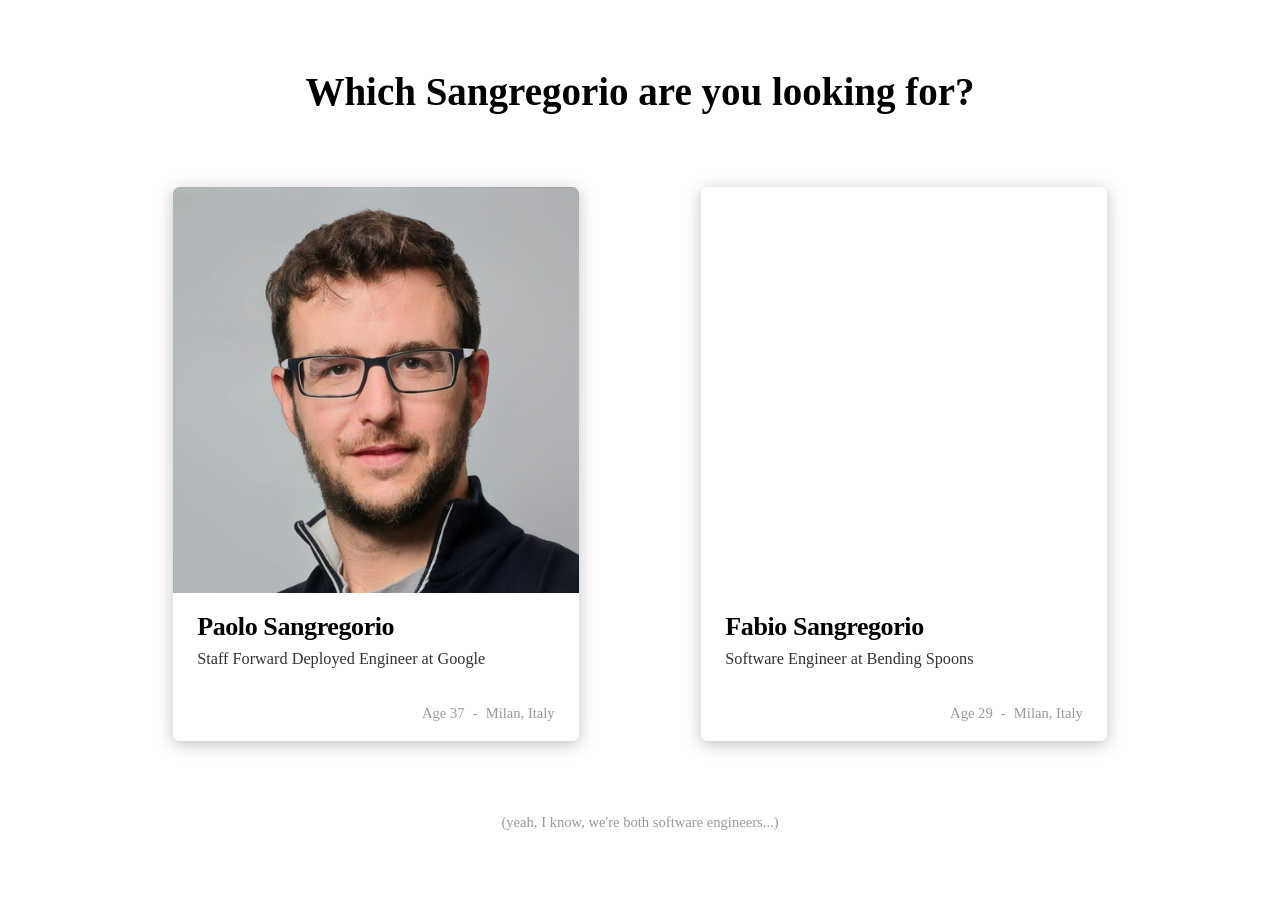
==== index.html @ 264f9fa0 "Deploying to gh-pages from @ sangregorio/sangregorio.dev@2de3db8a5406b626e9985d3dad07b627931ad0f1 🚀" ====
<!DOCTYPE html><html><head><meta charSet="utf-8"/><meta name="viewport" content="width=device-width"/><link rel="icon" href="data:,"/><meta name="next-head-count" content="3"/><link rel="preload" href="/_next/static/media/e807dee2426166ad-s.p.woff2" as="font" type="font/woff2" crossorigin="anonymous" data-next-font="size-adjust"/><link rel="preload" href="/_next/static/css/c6620c99336ccfc6.css" as="style"/><link rel="stylesheet" href="/_next/static/css/c6620c99336ccfc6.css" data-n-g=""/><noscript data-n-css=""></noscript><script defer="" nomodule="" src="/_next/static/chunks/polyfills-42372ed130431b0a.js"></script><script src="/_next/static/chunks/webpack-8fa1640cc84ba8fe.js" defer=""></script><script src="/_next/static/chunks/framework-64ad27b21261a9ce.js" defer=""></script><script src="/_next/static/chunks/main-b4892e8a4d2a4fbe.js" defer=""></script><script src="/_next/static/chunks/pages/_app-45eec19066e76988.js" defer=""></script><script src="/_next/static/chunks/pages/index-5e571be52584abf4.js" defer=""></script><script src="/_next/static/54RakS5ap67eB7yEwOP0K/_buildManifest.js" defer=""></script><script src="/_next/static/54RakS5ap67eB7yEwOP0K/_ssgManifest.js" defer=""></script></head><body><div id="__next"><main class="__className_c9eab8"><div class="page-main"><header><h1 class="header">Which Sangregorio are you looking for?</h1></header><div class="cards-container"><article class="card"><div class="overlay"><a class="link-text" href="https://paolo.sangregorio.dev">paolo.sangregorio.dev</a><a class="link-arrow" href="https://paolo.sangregorio.dev"><img src="/images/arrow.svg" alt="Go to website"/></a></div><div class="card-content"><div class="profile-img" style="background-image:url(/images/paolo.png)"></div><div class="card-info"><header><h2 class="person-name">Paolo Sangregorio</h2><div class="person-role">Staff Forward Deployed Engineer at Google</div></header><div class="person-info">Age <!-- -->37<span class="separator">-</span>Milan, Italy</div></div></div></article><article class="card"><div class="overlay"><a class="link-text" href="https://fabio.sangregorio.dev">fabio.sangregorio.dev</a><a class="link-arrow" href="https://fabio.sangregorio.dev"><img src="/images/arrow.svg" alt="Go to website"/></a></div><div class="card-content"><div class="profile-img" style="background-image:url(/images/fabio.png)"></div><div class="card-info"><header><h2 class="person-name">Fabio Sangregorio</h2><div class="person-role">Software Engineer at Bending Spoons</div></header><div class="person-info">Age <!-- -->29<span class="separator">-</span>Milan, Italy</div></div></div></article></div><footer class="footer">(yeah, I know, we&#x27;re both software engineers...)</footer></div></main></div><script id="__NEXT_DATA__" type="application/json">{"props":{"pageProps":{"model":{"header":"Which Sangregorio are you looking for?","footer":"(yeah, I know, we're both software engineers...)","people":[{"url":"https://paolo.sangregorio.dev","urlText":"paolo.sangregorio.dev","image":"/images/paolo.png","name":"Paolo Sangregorio","role":"Staff Forward Deployed Engineer at Google","birthYear":1989,"birthMonth":5,"birthDay":8,"location":"Milan, Italy","age":37},{"url":"https://fabio.sangregorio.dev","urlText":"fabio.sangregorio.dev","image":"/images/fabio.png","name":"Fabio Sangregorio","role":"Software Engineer at Bending Spoons","birthYear":1997,"birthMonth":9,"birthDay":14,"location":"Milan, Italy","age":29}]}},"__N_SSG":true},"page":"/","query":{},"buildId":"54RakS5ap67eB7yEwOP0K","isFallback":false,"gsp":true,"scriptLoader":[]}</script></body></html>
---- _next/static/css/c6620c99336ccfc6.css ----
body,html{margin:0}*{box-sizing:border-box}img{max-width:100%;display:inline-block}p{margin:0}body{font-size:1.125rem;font-weight:400;font-family:Open Sans,sans-serif;padding:3rem 0}a,h1,h2,h3,h4,h5,h6{font-size:inherit;font-weight:inherit;margin:0;line-height:inherit;color:inherit;text-decoration:inherit}.page-main{display:flex;flex-direction:column;justify-content:center;align-items:center;padding-top:1.25rem;padding-bottom:1.25rem;min-height:calc(100vh - 6rem)}.header{font-weight:700;font-size:3rem;text-align:center}.cards-container{display:flex;justify-content:center;align-items:center;margin-top:5.625rem;margin-bottom:5.625rem}.card{width:31.25rem;box-shadow:0 .25rem 1.25rem rgba(0,0,0,.25);border-radius:.5rem;overflow:hidden;margin-left:4.6875rem;margin-right:4.6875rem;position:relative}.card:first-child{margin-left:0}.card:last-child{margin-right:0}.profile-img{height:31.25rem;background-position:50%;background-size:cover}.card-info{padding:1.4375rem 1.875rem}.person-name{font-weight:700;font-size:2rem;margin-bottom:.625rem;letter-spacing:-.0313rem}.person-role{font-size:1.25rem;color:#333}.person-info{font-size:1.125rem;text-align:right;color:#999;margin-top:2.8125rem}.footer{color:#999}.cards-container,.footer,.header{opacity:0;visibility:hidden;animation:fade .7s ease-in-out .1s forwards}.cards-container{animation-delay:.4s}.footer{animation-delay:.8s}.separator{display:inline-block;margin-left:.625rem;margin-right:.625rem}@keyframes fade{0%{opacity:0;visibility:hidden}to{opacity:1;visibility:visible}}.overlay{opacity:0;visibility:hidden;background:rgba(0,0,0,.57);position:absolute;top:0;left:0;right:0;bottom:0;display:flex;align-items:center;justify-content:center;flex-direction:column;z-index:1}.card-content,.overlay{transition:all .3s ease-out}.link-text{color:#fff;font-weight:700;font-size:1.625rem;margin-bottom:.625rem;letter-spacing:.0313rem;transition:margin-bottom .4s ease-out}.link-arrow{margin-top:.625rem;background:#fff;border-radius:100px;width:4.375rem;height:4.375rem;display:flex;align-items:center;justify-content:center;transition:margin-top .4s ease-out,transform .3s ease-out}.link-arrow:hover{transform:scale(1.15)}.card:hover .overlay{opacity:1;visibility:visible}.card:hover .card-content{filter:blur(.625rem)}.card:hover .link-text{margin-bottom:1.5625rem}.card:hover .link-arrow{margin-top:1.5625rem}@media(max-width:1366px){html{font-size:13px}}@media(max-width:1023px){html{font-size:12px}.header{font-size:30px}.page-main{padding-left:30px;padding-right:30px}.cards-container{flex-direction:column;width:100%}.card{margin-left:0;margin-right:0;margin-bottom:50px;width:100%;max-width:450px}.card:last-child{margin-bottom:0}}@font-face{font-family:__Open_Sans_c9eab8;font-style:normal;font-weight:300 800;font-stretch:100%;font-display:swap;src:url(/_next/static/media/d6fc113833db48fe-s.woff2) format("woff2");unicode-range:u+0460-052f,u+1c80-1c8a,u+20b4,u+2de0-2dff,u+a640-a69f,u+fe2e-fe2f}@font-face{font-family:__Open_Sans_c9eab8;font-style:normal;font-weight:300 800;font-stretch:100%;font-display:swap;src:url(/_next/static/media/e1df014bb05b8510-s.woff2) format("woff2");unicode-range:u+0301,u+0400-045f,u+0490-0491,u+04b0-04b1,u+2116}@font-face{font-family:__Open_Sans_c9eab8;font-style:normal;font-weight:300 800;font-stretch:100%;font-display:swap;src:url(/_next/static/media/13a314e63820922b-s.woff2) format("woff2");unicode-range:u+1f??}@font-face{font-family:__Open_Sans_c9eab8;font-style:normal;font-weight:300 800;font-stretch:100%;font-display:swap;src:url(/_next/static/media/04c24f78ad5a47d8-s.woff2) format("woff2");unicode-range:u+0370-0377,u+037a-037f,u+0384-038a,u+038c,u+038e-03a1,u+03a3-03ff}@font-face{font-family:__Open_Sans_c9eab8;font-style:normal;font-weight:300 800;font-stretch:100%;font-display:swap;src:url(/_next/static/media/c1a1fe1e2bf9b2ee-s.woff2) format("woff2");unicode-range:u+0307-0308,u+0590-05ff,u+200c-2010,u+20aa,u+25cc,u+fb1d-fb4f}@font-face{font-family:__Open_Sans_c9eab8;font-style:normal;font-weight:300 800;font-stretch:100%;font-display:swap;src:url(/_next/static/media/9e769f40faa52555-s.woff2) format("woff2");unicode-range:u+0302-0303,u+0305,u+0307-0308,u+0310,u+0312,u+0315,u+031a,u+0326-0327,u+032c,u+032f-0330,u+0332-0333,u+0338,u+033a,u+0346,u+034d,u+0391-03a1,u+03a3-03a9,u+03b1-03c9,u+03d1,u+03d5-03d6,u+03f0-03f1,u+03f4-03f5,u+2016-2017,u+2034-2038,u+203c,u+2040,u+2043,u+2047,u+2050,u+2057,u+205f,u+2070-2071,u+2074-209f,u+20d0-20dc,u+20e1,u+20e5-20ef,u+2100-2112,u+2114-2115,u+2117-2121,u+2123-214f,u+2190,u+2192,u+2194-21ae,u+21b0-21e5,u+21f1-21f2,u+21f4-2211,u+2213-2214,u+2216-22ff,u+2308-230b,u+2310,u+2319,u+231c-2321,u+2336-237a,u+237c,u+2395,u+239b-23b7,u+23d0,u+23dc-23e1,u+2474-2475,u+25af,u+25b3,u+25b7,u+25bd,u+25c1,u+25ca,u+25cc,u+25fb,u+266d-266f,u+27c0-27ff,u+2900-2aff,u+2b0e-2b11,u+2b30-2b4c,u+2bfe,u+3030,u+ff5b,u+ff5d,u+1d400-1d7ff,u+1ee??}@font-face{font-family:__Open_Sans_c9eab8;font-style:normal;font-weight:300 800;font-stretch:100%;font-display:swap;src:url(/_next/static/media/37da3febcafd463e-s.woff2) format("woff2");unicode-range:u+0001-000c,u+000e-001f,u+007f-009f,u+20dd-20e0,u+20e2-20e4,u+2150-218f,u+2190,u+2192,u+2194-2199,u+21af,u+21e6-21f0,u+21f3,u+2218-2219,u+2299,u+22c4-22c6,u+2300-243f,u+2440-244a,u+2460-24ff,u+25a0-27bf,u+28??,u+2921-2922,u+2981,u+29bf,u+29eb,u+2b??,u+4dc0-4dff,u+fff9-fffb,u+10140-1018e,u+10190-1019c,u+101a0,u+101d0-101fd,u+102e0-102fb,u+10e60-10e7e,u+1d2c0-1d2d3,u+1d2e0-1d37f,u+1f0??,u+1f100-1f1ae,u+1f1e6-1f1ff,u+1f30d-1f30f,u+1f315,u+1f31c,u+1f31e,u+1f320-1f32c,u+1f336,u+1f378,u+1f37d,u+1f382,u+1f393-1f39f,u+1f3a7-1f3a8,u+1f3ac-1f3af,u+1f3c2,u+1f3c4-1f3c6,u+1f3ca-1f3ce,u+1f3d4-1f3e0,u+1f3ed,u+1f3f1-1f3f3,u+1f3f5-1f3f7,u+1f408,u+1f415,u+1f41f,u+1f426,u+1f43f,u+1f441-1f442,u+1f444,u+1f446-1f449,u+1f44c-1f44e,u+1f453,u+1f46a,u+1f47d,u+1f4a3,u+1f4b0,u+1f4b3,u+1f4b9,u+1f4bb,u+1f4bf,u+1f4c8-1f4cb,u+1f4d6,u+1f4da,u+1f4df,u+1f4e3-1f4e6,u+1f4ea-1f4ed,u+1f4f7,u+1f4f9-1f4fb,u+1f4fd-1f4fe,u+1f503,u+1f507-1f50b,u+1f50d,u+1f512-1f513,u+1f53e-1f54a,u+1f54f-1f5fa,u+1f610,u+1f650-1f67f,u+1f687,u+1f68d,u+1f691,u+1f694,u+1f698,u+1f6ad,u+1f6b2,u+1f6b9-1f6ba,u+1f6bc,u+1f6c6-1f6cf,u+1f6d3-1f6d7,u+1f6e0-1f6ea,u+1f6f0-1f6f3,u+1f6f7-1f6fc,u+1f700-1f80b,u+1f810-1f847,u+1f850-1f859,u+1f860-1f887,u+1f890-1f8ad,u+1f8b0-1f8bb,u+1f8c0-1f8c1,u+1f8d0-1f8d8,u+1f900-1f90b,u+1f93b,u+1f946,u+1f984,u+1f996,u+1f9e9,u+1fa00-1fa6f,u+1fa70-1fa7c,u+1fa80-1fac6,u+1fac8,u+1facc-1fadd,u+1fadf-1faeb,u+1faef-1fafa,u+1fb??}@font-face{font-family:__Open_Sans_c9eab8;font-style:normal;font-weight:300 800;font-stretch:100%;font-display:swap;src:url(/_next/static/media/51f6eedf9be77cd7-s.woff2) format("woff2");unicode-range:u+0102-0103,u+0110-0111,u+0128-0129,u+0168-0169,u+01a0-01a1,u+01af-01b0,u+0300-0301,u+0303-0304,u+0308-0309,u+0323,u+0329,u+1ea0-1ef9,u+20ab}@font-face{font-family:__Open_Sans_c9eab8;font-style:normal;font-weight:300 800;font-stretch:100%;font-display:swap;src:url(/_next/static/media/403511e41efd5e81-s.woff2) format("woff2");unicode-range:u+0100-02ba,u+02bd-02c5,u+02c7-02cc,u+02ce-02d7,u+02dd-02ff,u+0304,u+0308,u+0329,u+1d00-1dbf,u+1e00-1e9f,u+1ef2-1eff,u+2020,u+20a0-20ab,u+20ad-20c4,u+2113,u+2c60-2c7f,u+a720-a7ff}@font-face{font-family:__Open_Sans_c9eab8;font-style:normal;font-weight:300 800;font-stretch:100%;font-display:swap;src:url(/_next/static/media/e807dee2426166ad-s.p.woff2) format("woff2");unicode-range:u+00??,u+0131,u+0152-0153,u+02bb-02bc,u+02c6,u+02da,u+02dc,u+0304,u+0308,u+0329,u+2000-206f,u+20ac,u+2122,u+2191,u+2193,u+2212,u+2215,u+feff,u+fffd}@font-face{font-family:__Open_Sans_Fallback_c9eab8;src:local("Arial");ascent-override:101.65%;descent-override:27.86%;line-gap-override:0.00%;size-adjust:105.15%}.__className_c9eab8{font-family:__Open_Sans_c9eab8,__Open_Sans_Fallback_c9eab8;font-style:normal}
---- _next/static/css/c6620c99336ccfc6.css ----
body,html{margin:0}*{box-sizing:border-box}img{max-width:100%;display:inline-block}p{margin:0}body{font-size:1.125rem;font-weight:400;font-family:Open Sans,sans-serif;padding:3rem 0}a,h1,h2,h3,h4,h5,h6{font-size:inherit;font-weight:inherit;margin:0;line-height:inherit;color:inherit;text-decoration:inherit}.page-main{display:flex;flex-direction:column;justify-content:center;align-items:center;padding-top:1.25rem;padding-bottom:1.25rem;min-height:calc(100vh - 6rem)}.header{font-weight:700;font-size:3rem;text-align:center}.cards-container{display:flex;justify-content:center;align-items:center;margin-top:5.625rem;margin-bottom:5.625rem}.card{width:31.25rem;box-shadow:0 .25rem 1.25rem rgba(0,0,0,.25);border-radius:.5rem;overflow:hidden;margin-left:4.6875rem;margin-right:4.6875rem;position:relative}.card:first-child{margin-left:0}.card:last-child{margin-right:0}.profile-img{height:31.25rem;background-position:50%;background-size:cover}.card-info{padding:1.4375rem 1.875rem}.person-name{font-weight:700;font-size:2rem;margin-bottom:.625rem;letter-spacing:-.0313rem}.person-role{font-size:1.25rem;color:#333}.person-info{font-size:1.125rem;text-align:right;color:#999;margin-top:2.8125rem}.footer{color:#999}.cards-container,.footer,.header{opacity:0;visibility:hidden;animation:fade .7s ease-in-out .1s forwards}.cards-container{animation-delay:.4s}.footer{animation-delay:.8s}.separator{display:inline-block;margin-left:.625rem;margin-right:.625rem}@keyframes fade{0%{opacity:0;visibility:hidden}to{opacity:1;visibility:visible}}.overlay{opacity:0;visibility:hidden;background:rgba(0,0,0,.57);position:absolute;top:0;left:0;right:0;bottom:0;display:flex;align-items:center;justify-content:center;flex-direction:column;z-index:1}.card-content,.overlay{transition:all .3s ease-out}.link-text{color:#fff;font-weight:700;font-size:1.625rem;margin-bottom:.625rem;letter-spacing:.0313rem;transition:margin-bottom .4s ease-out}.link-arrow{margin-top:.625rem;background:#fff;border-radius:100px;width:4.375rem;height:4.375rem;display:flex;align-items:center;justify-content:center;transition:margin-top .4s ease-out,transform .3s ease-out}.link-arrow:hover{transform:scale(1.15)}.card:hover .overlay{opacity:1;visibility:visible}.card:hover .card-content{filter:blur(.625rem)}.card:hover .link-text{margin-bottom:1.5625rem}.card:hover .link-arrow{margin-top:1.5625rem}@media(max-width:1366px){html{font-size:13px}}@media(max-width:1023px){html{font-size:12px}.header{font-size:30px}.page-main{padding-left:30px;padding-right:30px}.cards-container{flex-direction:column;width:100%}.card{margin-left:0;margin-right:0;margin-bottom:50px;width:100%;max-width:450px}.card:last-child{margin-bottom:0}}@font-face{font-family:__Open_Sans_c9eab8;font-style:normal;font-weight:300 800;font-stretch:100%;font-display:swap;src:url(/_next/static/media/d6fc113833db48fe-s.woff2) format("woff2");unicode-range:u+0460-052f,u+1c80-1c8a,u+20b4,u+2de0-2dff,u+a640-a69f,u+fe2e-fe2f}@font-face{font-family:__Open_Sans_c9eab8;font-style:normal;font-weight:300 800;font-stretch:100%;font-display:swap;src:url(/_next/static/media/e1df014bb05b8510-s.woff2) format("woff2");unicode-range:u+0301,u+0400-045f,u+0490-0491,u+04b0-04b1,u+2116}@font-face{font-family:__Open_Sans_c9eab8;font-style:normal;font-weight:300 800;font-stretch:100%;font-display:swap;src:url(/_next/static/media/13a314e63820922b-s.woff2) format("woff2");unicode-range:u+1f??}@font-face{font-family:__Open_Sans_c9eab8;font-style:normal;font-weight:300 800;font-stretch:100%;font-display:swap;src:url(/_next/static/media/04c24f78ad5a47d8-s.woff2) format("woff2");unicode-range:u+0370-0377,u+037a-037f,u+0384-038a,u+038c,u+038e-03a1,u+03a3-03ff}@font-face{font-family:__Open_Sans_c9eab8;font-style:normal;font-weight:300 800;font-stretch:100%;font-display:swap;src:url(/_next/static/media/c1a1fe1e2bf9b2ee-s.woff2) format("woff2");unicode-range:u+0307-0308,u+0590-05ff,u+200c-2010,u+20aa,u+25cc,u+fb1d-fb4f}@font-face{font-family:__Open_Sans_c9eab8;font-style:normal;font-weight:300 800;font-stretch:100%;font-display:swap;src:url(/_next/static/media/9e769f40faa52555-s.woff2) format("woff2");unicode-range:u+0302-0303,u+0305,u+0307-0308,u+0310,u+0312,u+0315,u+031a,u+0326-0327,u+032c,u+032f-0330,u+0332-0333,u+0338,u+033a,u+0346,u+034d,u+0391-03a1,u+03a3-03a9,u+03b1-03c9,u+03d1,u+03d5-03d6,u+03f0-03f1,u+03f4-03f5,u+2016-2017,u+2034-2038,u+203c,u+2040,u+2043,u+2047,u+2050,u+2057,u+205f,u+2070-2071,u+2074-209f,u+20d0-20dc,u+20e1,u+20e5-20ef,u+2100-2112,u+2114-2115,u+2117-2121,u+2123-214f,u+2190,u+2192,u+2194-21ae,u+21b0-21e5,u+21f1-21f2,u+21f4-2211,u+2213-2214,u+2216-22ff,u+2308-230b,u+2310,u+2319,u+231c-2321,u+2336-237a,u+237c,u+2395,u+239b-23b7,u+23d0,u+23dc-23e1,u+2474-2475,u+25af,u+25b3,u+25b7,u+25bd,u+25c1,u+25ca,u+25cc,u+25fb,u+266d-266f,u+27c0-27ff,u+2900-2aff,u+2b0e-2b11,u+2b30-2b4c,u+2bfe,u+3030,u+ff5b,u+ff5d,u+1d400-1d7ff,u+1ee??}@font-face{font-family:__Open_Sans_c9eab8;font-style:normal;font-weight:300 800;font-stretch:100%;font-display:swap;src:url(/_next/static/media/37da3febcafd463e-s.woff2) format("woff2");unicode-range:u+0001-000c,u+000e-001f,u+007f-009f,u+20dd-20e0,u+20e2-20e4,u+2150-218f,u+2190,u+2192,u+2194-2199,u+21af,u+21e6-21f0,u+21f3,u+2218-2219,u+2299,u+22c4-22c6,u+2300-243f,u+2440-244a,u+2460-24ff,u+25a0-27bf,u+28??,u+2921-2922,u+2981,u+29bf,u+29eb,u+2b??,u+4dc0-4dff,u+fff9-fffb,u+10140-1018e,u+10190-1019c,u+101a0,u+101d0-101fd,u+102e0-102fb,u+10e60-10e7e,u+1d2c0-1d2d3,u+1d2e0-1d37f,u+1f0??,u+1f100-1f1ae,u+1f1e6-1f1ff,u+1f30d-1f30f,u+1f315,u+1f31c,u+1f31e,u+1f320-1f32c,u+1f336,u+1f378,u+1f37d,u+1f382,u+1f393-1f39f,u+1f3a7-1f3a8,u+1f3ac-1f3af,u+1f3c2,u+1f3c4-1f3c6,u+1f3ca-1f3ce,u+1f3d4-1f3e0,u+1f3ed,u+1f3f1-1f3f3,u+1f3f5-1f3f7,u+1f408,u+1f415,u+1f41f,u+1f426,u+1f43f,u+1f441-1f442,u+1f444,u+1f446-1f449,u+1f44c-1f44e,u+1f453,u+1f46a,u+1f47d,u+1f4a3,u+1f4b0,u+1f4b3,u+1f4b9,u+1f4bb,u+1f4bf,u+1f4c8-1f4cb,u+1f4d6,u+1f4da,u+1f4df,u+1f4e3-1f4e6,u+1f4ea-1f4ed,u+1f4f7,u+1f4f9-1f4fb,u+1f4fd-1f4fe,u+1f503,u+1f507-1f50b,u+1f50d,u+1f512-1f513,u+1f53e-1f54a,u+1f54f-1f5fa,u+1f610,u+1f650-1f67f,u+1f687,u+1f68d,u+1f691,u+1f694,u+1f698,u+1f6ad,u+1f6b2,u+1f6b9-1f6ba,u+1f6bc,u+1f6c6-1f6cf,u+1f6d3-1f6d7,u+1f6e0-1f6ea,u+1f6f0-1f6f3,u+1f6f7-1f6fc,u+1f700-1f80b,u+1f810-1f847,u+1f850-1f859,u+1f860-1f887,u+1f890-1f8ad,u+1f8b0-1f8bb,u+1f8c0-1f8c1,u+1f8d0-1f8d8,u+1f900-1f90b,u+1f93b,u+1f946,u+1f984,u+1f996,u+1f9e9,u+1fa00-1fa6f,u+1fa70-1fa7c,u+1fa80-1fac6,u+1fac8,u+1facc-1fadd,u+1fadf-1faeb,u+1faef-1fafa,u+1fb??}@font-face{font-family:__Open_Sans_c9eab8;font-style:normal;font-weight:300 800;font-stretch:100%;font-display:swap;src:url(/_next/static/media/51f6eedf9be77cd7-s.woff2) format("woff2");unicode-range:u+0102-0103,u+0110-0111,u+0128-0129,u+0168-0169,u+01a0-01a1,u+01af-01b0,u+0300-0301,u+0303-0304,u+0308-0309,u+0323,u+0329,u+1ea0-1ef9,u+20ab}@font-face{font-family:__Open_Sans_c9eab8;font-style:normal;font-weight:300 800;font-stretch:100%;font-display:swap;src:url(/_next/static/media/403511e41efd5e81-s.woff2) format("woff2");unicode-range:u+0100-02ba,u+02bd-02c5,u+02c7-02cc,u+02ce-02d7,u+02dd-02ff,u+0304,u+0308,u+0329,u+1d00-1dbf,u+1e00-1e9f,u+1ef2-1eff,u+2020,u+20a0-20ab,u+20ad-20c4,u+2113,u+2c60-2c7f,u+a720-a7ff}@font-face{font-family:__Open_Sans_c9eab8;font-style:normal;font-weight:300 800;font-stretch:100%;font-display:swap;src:url(/_next/static/media/e807dee2426166ad-s.p.woff2) format("woff2");unicode-range:u+00??,u+0131,u+0152-0153,u+02bb-02bc,u+02c6,u+02da,u+02dc,u+0304,u+0308,u+0329,u+2000-206f,u+20ac,u+2122,u+2191,u+2193,u+2212,u+2215,u+feff,u+fffd}@font-face{font-family:__Open_Sans_Fallback_c9eab8;src:local("Arial");ascent-override:101.65%;descent-override:27.86%;line-gap-override:0.00%;size-adjust:105.15%}.__className_c9eab8{font-family:__Open_Sans_c9eab8,__Open_Sans_Fallback_c9eab8;font-style:normal}
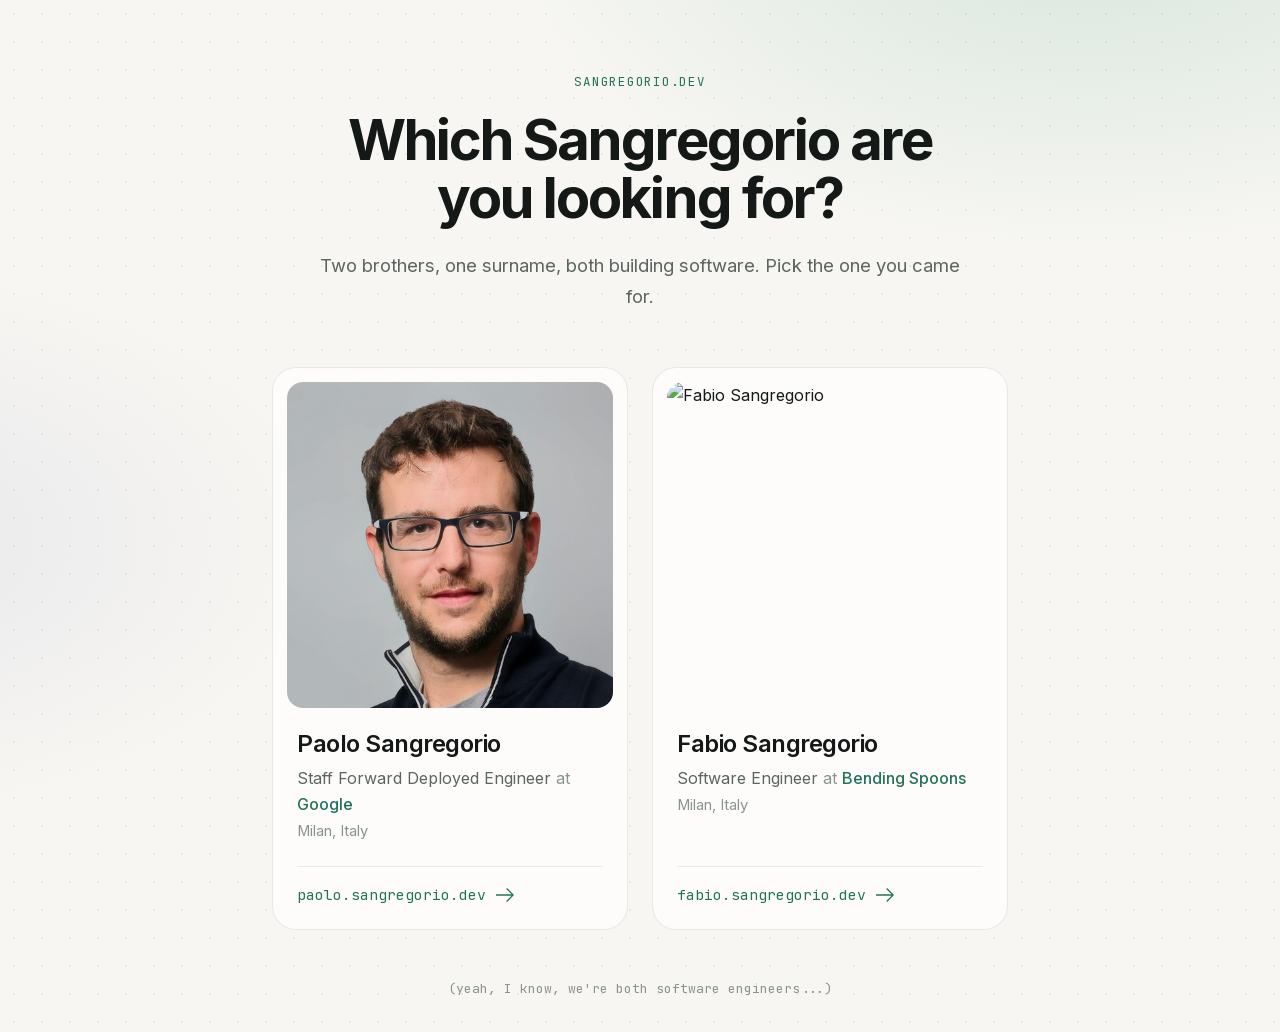
==== commit a9faeae0: "Deploying to gh-pages from @ sangregorio/sangregorio.dev@e4a4d4cbe50ca014cbf3b0300202050af8190ec6 🚀" ====
--- a/index.html
+++ b/index.html
@@ -1 +1 @@
-<!DOCTYPE html><html><head><meta charSet="utf-8"/><meta name="viewport" content="width=device-width"/><link rel="icon" href="data:,"/><meta name="next-head-count" content="3"/><link rel="preload" href="/_next/static/media/e807dee2426166ad-s.p.woff2" as="font" type="font/woff2" crossorigin="anonymous" data-next-font="size-adjust"/><link rel="preload" href="/_next/static/css/c6620c99336ccfc6.css" as="style"/><link rel="stylesheet" href="/_next/static/css/c6620c99336ccfc6.css" data-n-g=""/><noscript data-n-css=""></noscript><script defer="" nomodule="" src="/_next/static/chunks/polyfills-42372ed130431b0a.js"></script><script src="/_next/static/chunks/webpack-8fa1640cc84ba8fe.js" defer=""></script><script src="/_next/static/chunks/framework-64ad27b21261a9ce.js" defer=""></script><script src="/_next/static/chunks/main-b4892e8a4d2a4fbe.js" defer=""></script><script src="/_next/static/chunks/pages/_app-45eec19066e76988.js" defer=""></script><script src="/_next/static/chunks/pages/index-5e571be52584abf4.js" defer=""></script><script src="/_next/static/54RakS5ap67eB7yEwOP0K/_buildManifest.js" defer=""></script><script src="/_next/static/54RakS5ap67eB7yEwOP0K/_ssgManifest.js" defer=""></script></head><body><div id="__next"><main class="__className_c9eab8"><div class="page-main"><header><h1 class="header">Which Sangregorio are you looking for?</h1></header><div class="cards-container"><article class="card"><div class="overlay"><a class="link-text" href="https://paolo.sangregorio.dev">paolo.sangregorio.dev</a><a class="link-arrow" href="https://paolo.sangregorio.dev"><img src="/images/arrow.svg" alt="Go to website"/></a></div><div class="card-content"><div class="profile-img" style="background-image:url(/images/paolo.png)"></div><div class="card-info"><header><h2 class="person-name">Paolo Sangregorio</h2><div class="person-role">Staff Forward Deployed Engineer at Google</div></header><div class="person-info">Age <!-- -->37<span class="separator">-</span>Milan, Italy</div></div></div></article><article class="card"><div class="overlay"><a class="link-text" href="https://fabio.sangregorio.dev">fabio.sangregorio.dev</a><a class="link-arrow" href="https://fabio.sangregorio.dev"><img src="/images/arrow.svg" alt="Go to website"/></a></div><div class="card-content"><div class="profile-img" style="background-image:url(/images/fabio.png)"></div><div class="card-info"><header><h2 class="person-name">Fabio Sangregorio</h2><div class="person-role">Software Engineer at Bending Spoons</div></header><div class="person-info">Age <!-- -->29<span class="separator">-</span>Milan, Italy</div></div></div></article></div><footer class="footer">(yeah, I know, we&#x27;re both software engineers...)</footer></div></main></div><script id="__NEXT_DATA__" type="application/json">{"props":{"pageProps":{"model":{"header":"Which Sangregorio are you looking for?","footer":"(yeah, I know, we're both software engineers...)","people":[{"url":"https://paolo.sangregorio.dev","urlText":"paolo.sangregorio.dev","image":"/images/paolo.png","name":"Paolo Sangregorio","role":"Staff Forward Deployed Engineer at Google","birthYear":1989,"birthMonth":5,"birthDay":8,"location":"Milan, Italy","age":37},{"url":"https://fabio.sangregorio.dev","urlText":"fabio.sangregorio.dev","image":"/images/fabio.png","name":"Fabio Sangregorio","role":"Software Engineer at Bending Spoons","birthYear":1997,"birthMonth":9,"birthDay":14,"location":"Milan, Italy","age":29}]}},"__N_SSG":true},"page":"/","query":{},"buildId":"54RakS5ap67eB7yEwOP0K","isFallback":false,"gsp":true,"scriptLoader":[]}</script></body></html>+<!DOCTYPE html><html><head><meta charSet="utf-8"/><title>Sangregorio</title><meta name="viewport" content="width=device-width, initial-scale=1"/><meta name="description" content="Landing page for the Sangregorio brothers: Paolo and Fabio Sangregorio, software engineers based in Milan."/><meta name="theme-color" content="#f7f6f2"/><meta property="og:title" content="Sangregorio"/><meta property="og:description" content="Landing page for the Sangregorio brothers: Paolo and Fabio Sangregorio, software engineers based in Milan."/><meta property="og:url" content="https://sangregorio.dev/"/><link rel="canonical" href="https://sangregorio.dev/"/><link rel="icon" href="/favicon.svg" type="image/svg+xml"/><meta name="next-head-count" content="10"/><link rel="preload" href="/_next/static/media/e4af272ccee01ff0-s.p.woff2" as="font" type="font/woff2" crossorigin="anonymous" data-next-font="size-adjust"/><link rel="preload" href="/_next/static/media/558ca1a6aa3cb55e-s.p.woff2" as="font" type="font/woff2" crossorigin="anonymous" data-next-font="size-adjust"/><link rel="preload" href="/_next/static/css/2bcf045fab25a5f9.css" as="style"/><link rel="stylesheet" href="/_next/static/css/2bcf045fab25a5f9.css" data-n-g=""/><noscript data-n-css=""></noscript><script defer="" nomodule="" src="/_next/static/chunks/polyfills-42372ed130431b0a.js"></script><script src="/_next/static/chunks/webpack-8fa1640cc84ba8fe.js" defer=""></script><script src="/_next/static/chunks/framework-64ad27b21261a9ce.js" defer=""></script><script src="/_next/static/chunks/main-b4892e8a4d2a4fbe.js" defer=""></script><script src="/_next/static/chunks/pages/_app-06801cfd9f7ab7fc.js" defer=""></script><script src="/_next/static/chunks/pages/index-96c3c5e41d6f2cbf.js" defer=""></script><script src="/_next/static/U9JmgEgQ3gknlO3CaqwEM/_buildManifest.js" defer=""></script><script src="/_next/static/U9JmgEgQ3gknlO3CaqwEM/_ssgManifest.js" defer=""></script></head><body><div id="__next"><main class="__variable_d8ebd1 __variable_a3cc63"><div class="page"><header class="intro"><p class="eyebrow mono">sangregorio.dev</p><h1 class="header">Which Sangregorio are you looking for?</h1><p class="lede">Two brothers, one surname, both building software. Pick the one you came for.</p></header><div class="cards"><a class="card" href="https://paolo.sangregorio.dev"><div class="photo"><img src="/images/paolo.png" alt="Paolo Sangregorio" width="500" height="500"/></div><div class="card-info"><h2 class="person-name">Paolo Sangregorio</h2><p class="person-role">Staff Forward Deployed Engineer<!-- --> <span class="at">at</span> <span class="company">Google</span></p><p class="person-location">Milan, Italy</p><span class="link mono">paolo.sangregorio.dev<svg class="arrow" width="18" height="14" viewBox="0 0 30 23" aria-hidden="true"><path d="M18.5368 0.0108948L17.0211 1.56177L25.8632 10.4239H0V12.5761H25.8632L17.0211 21.4382L18.5368 22.9891L30 11.5L18.5368 0.0108948Z" fill="currentColor"></path></svg></span></div></a><a class="card" href="https://fabio.sangregorio.dev"><div class="photo"><img src="/images/fabio.png" alt="Fabio Sangregorio" width="500" height="500"/></div><div class="card-info"><h2 class="person-name">Fabio Sangregorio</h2><p class="person-role">Software Engineer<!-- --> <span class="at">at</span> <span class="company">Bending Spoons</span></p><p class="person-location">Milan, Italy</p><span class="link mono">fabio.sangregorio.dev<svg class="arrow" width="18" height="14" viewBox="0 0 30 23" aria-hidden="true"><path d="M18.5368 0.0108948L17.0211 1.56177L25.8632 10.4239H0V12.5761H25.8632L17.0211 21.4382L18.5368 22.9891L30 11.5L18.5368 0.0108948Z" fill="currentColor"></path></svg></span></div></a></div><footer class="footer mono">(yeah, I know, we&#x27;re both software engineers...)</footer></div></main></div><script id="__NEXT_DATA__" type="application/json">{"props":{"pageProps":{}},"page":"/","query":{},"buildId":"U9JmgEgQ3gknlO3CaqwEM","nextExport":true,"autoExport":true,"isFallback":false,"scriptLoader":[]}</script></body></html>
--- a/_next/static/css/2bcf045fab25a5f9.css
+++ b/_next/static/css/2bcf045fab25a5f9.css
@@ -0,0 +1 @@
+body,html{margin:0}*{box-sizing:border-box}img{max-width:100%;display:inline-block}p{margin:0}body{font-size:1rem;font-weight:400;font-family:var(--font-sans),-apple-system,BlinkMacSystemFont,"Segoe UI",sans-serif;padding:0}a,h1,h2,h3,h4,h5,h6{font-size:inherit;font-weight:inherit;margin:0;line-height:inherit;color:inherit;text-decoration:inherit}:root{--bg:#f7f6f2;--bg-glow-1:rgba(47,140,108,.16);--bg-glow-2:rgba(70,76,170,.08);--surface:hsla(0,0%,100%,.7);--surface-hover:#fff;--border:rgba(20,30,25,.09);--text:#141816;--muted:#5b6561;--faint:#8a938f;--accent:#23735a;--dot:rgba(20,60,45,.07);--shadow:rgba(20,30,25,.18);color-scheme:light}body{color:var(--text);line-height:1.65;-webkit-font-smoothing:antialiased;background:radial-gradient(900px 520px at 85% -10%,var(--bg-glow-1),transparent 65%),radial-gradient(700px 420px at -10% 60%,var(--bg-glow-2),transparent 65%),radial-gradient(var(--dot) 1px,transparent 1px) 0 0/28px 28px,var(--bg);background-attachment:fixed,fixed,scroll,fixed}.mono{font-family:var(--font-mono),ui-monospace,SFMono-Regular,Menlo,monospace}.page{font-family:var(--font-sans),-apple-system,BlinkMacSystemFont,"Segoe UI",sans-serif;max-width:64rem;min-height:100vh;padding:72px 24px 32px;display:flex;flex-direction:column}.intro,.page{margin:0 auto}.intro{text-align:center;max-width:40rem}.eyebrow{font-size:.78rem;letter-spacing:.14em;text-transform:uppercase;color:var(--accent)}.header{font-size:clamp(2.2rem,5vw,3.5rem);line-height:1.05;letter-spacing:-.035em;font-weight:700;margin-top:18px}.lede{font-size:1.15rem;color:var(--muted);margin-top:22px}.cards{display:grid;grid-template-columns:repeat(2,minmax(0,1fr));grid-gap:24px;gap:24px;margin:56px auto 0;width:100%;max-width:46rem}.card{display:flex;flex-direction:column;padding:14px;border:1px solid var(--border);border-radius:24px;background:var(--surface);-webkit-backdrop-filter:blur(6px);backdrop-filter:blur(6px);transition:background .25s,border-color .25s,transform .25s,box-shadow .25s}.card:focus-visible,.card:hover{background:var(--surface-hover);border-color:color-mix(in srgb,var(--accent) 45%,transparent);transform:translateY(-3px);box-shadow:0 24px 60px -28px var(--shadow)}.card:focus-visible .photo img,.card:hover .photo img{transform:scale(1.03)}.card:focus-visible .link,.card:hover .link{color:var(--text)}.card:focus-visible .arrow,.card:hover .arrow{transform:translateX(4px)}.card:focus-visible{outline:2px solid var(--accent);outline-offset:3px}.photo{border-radius:16px;overflow:hidden;aspect-ratio:1}.photo img{display:block;width:100%;height:100%;object-fit:cover;transition:transform .5s ease}.card-info{padding:22px 10px 8px;display:flex;flex-direction:column;flex:1 1}.person-name{font-size:1.5rem;font-weight:600;letter-spacing:-.02em;line-height:1.2}.person-role{margin-top:6px;color:var(--muted)}.person-role .at{color:var(--faint)}.person-role .company{color:var(--accent);font-weight:500}.person-location{color:var(--faint);font-size:.92rem;margin-top:2px;margin-bottom:22px}.link{display:inline-flex;align-items:center;gap:10px;margin-top:auto;padding-top:16px;border-top:1px solid var(--border);color:var(--accent);font-size:.92rem;transition:color .2s}.arrow{transition:transform .25s ease}.footer{margin-top:auto;padding-top:48px;text-align:center;color:var(--faint);font-size:.82rem}.cards,.footer,.intro{opacity:0;animation:fade-up .7s ease .1s forwards}.cards{animation-delay:.3s}.footer{animation-delay:.6s}@keyframes fade-up{0%{opacity:0;transform:translateY(12px)}to{opacity:1;transform:none}}@media(prefers-reduced-motion:reduce){.cards,.footer,.intro{animation:none;opacity:1}.arrow,.card,.photo img{transition:none}}@media(max-width:720px){.page{padding:56px 16px 32px}.lede{font-size:1.05rem}.cards{grid-template-columns:1fr;gap:16px;margin-top:40px;max-width:28rem}}@font-face{font-family:__Inter_d8ebd1;font-style:normal;font-weight:100 900;font-display:swap;src:url(/_next/static/media/ba9851c3c22cd980-s.woff2) format("woff2");unicode-range:u+0460-052f,u+1c80-1c8a,u+20b4,u+2de0-2dff,u+a640-a69f,u+fe2e-fe2f}@font-face{font-family:__Inter_d8ebd1;font-style:normal;font-weight:100 900;font-display:swap;src:url(/_next/static/media/21350d82a1f187e9-s.woff2) format("woff2");unicode-range:u+0301,u+0400-045f,u+0490-0491,u+04b0-04b1,u+2116}@font-face{font-family:__Inter_d8ebd1;font-style:normal;font-weight:100 900;font-display:swap;src:url(/_next/static/media/c5fe6dc8356a8c31-s.woff2) format("woff2");unicode-range:u+1f??}@font-face{font-family:__Inter_d8ebd1;font-style:normal;font-weight:100 900;font-display:swap;src:url(/_next/static/media/19cfc7226ec3afaa-s.woff2) format("woff2");unicode-range:u+0370-0377,u+037a-037f,u+0384-038a,u+038c,u+038e-03a1,u+03a3-03ff}@font-face{font-family:__Inter_d8ebd1;font-style:normal;font-weight:100 900;font-display:swap;src:url(/_next/static/media/df0a9ae256c0569c-s.woff2) format("woff2");unicode-range:u+0102-0103,u+0110-0111,u+0128-0129,u+0168-0169,u+01a0-01a1,u+01af-01b0,u+0300-0301,u+0303-0304,u+0308-0309,u+0323,u+0329,u+1ea0-1ef9,u+20ab}@font-face{font-family:__Inter_d8ebd1;font-style:normal;font-weight:100 900;font-display:swap;src:url(/_next/static/media/8e9860b6e62d6359-s.woff2) format("woff2");unicode-range:u+0100-02ba,u+02bd-02c5,u+02c7-02cc,u+02ce-02d7,u+02dd-02ff,u+0304,u+0308,u+0329,u+1d00-1dbf,u+1e00-1e9f,u+1ef2-1eff,u+2020,u+20a0-20ab,u+20ad-20c4,u+2113,u+2c60-2c7f,u+a720-a7ff}@font-face{font-family:__Inter_d8ebd1;font-style:normal;font-weight:100 900;font-display:swap;src:url(/_next/static/media/e4af272ccee01ff0-s.p.woff2) format("woff2");unicode-range:u+00??,u+0131,u+0152-0153,u+02bb-02bc,u+02c6,u+02da,u+02dc,u+0304,u+0308,u+0329,u+2000-206f,u+20ac,u+2122,u+2191,u+2193,u+2212,u+2215,u+feff,u+fffd}@font-face{font-family:__Inter_Fallback_d8ebd1;src:local("Arial");ascent-override:90.49%;descent-override:22.56%;line-gap-override:0.00%;size-adjust:107.06%}.__className_d8ebd1{font-family:__Inter_d8ebd1,__Inter_Fallback_d8ebd1;font-style:normal}.__variable_d8ebd1{--font-sans:"__Inter_d8ebd1","__Inter_Fallback_d8ebd1"}@font-face{font-family:__JetBrains_Mono_a3cc63;font-style:normal;font-weight:400;font-display:swap;src:url(/_next/static/media/edc640959b0c7826-s.woff2) format("woff2");unicode-range:u+0460-052f,u+1c80-1c8a,u+20b4,u+2de0-2dff,u+a640-a69f,u+fe2e-fe2f}@font-face{font-family:__JetBrains_Mono_a3cc63;font-style:normal;font-weight:400;font-display:swap;src:url(/_next/static/media/ac0e76ddaeeb7981-s.woff2) format("woff2");unicode-range:u+0301,u+0400-045f,u+0490-0491,u+04b0-04b1,u+2116}@font-face{font-family:__JetBrains_Mono_a3cc63;font-style:normal;font-weight:400;font-display:swap;src:url(/_next/static/media/64d784ea54a4acde-s.woff2) format("woff2");unicode-range:u+0370-0377,u+037a-037f,u+0384-038a,u+038c,u+038e-03a1,u+03a3-03ff}@font-face{font-family:__JetBrains_Mono_a3cc63;font-style:normal;font-weight:400;font-display:swap;src:url(/_next/static/media/ff71da380fbe67dd-s.woff2) format("woff2");unicode-range:u+0102-0103,u+0110-0111,u+0128-0129,u+0168-0169,u+01a0-01a1,u+01af-01b0,u+0300-0301,u+0303-0304,u+0308-0309,u+0323,u+0329,u+1ea0-1ef9,u+20ab}@font-face{font-family:__JetBrains_Mono_a3cc63;font-style:normal;font-weight:400;font-display:swap;src:url(/_next/static/media/6d831b18ae5b01dc-s.woff2) format("woff2");unicode-range:u+0100-02ba,u+02bd-02c5,u+02c7-02cc,u+02ce-02d7,u+02dd-02ff,u+0304,u+0308,u+0329,u+1d00-1dbf,u+1e00-1e9f,u+1ef2-1eff,u+2020,u+20a0-20ab,u+20ad-20c4,u+2113,u+2c60-2c7f,u+a720-a7ff}@font-face{font-family:__JetBrains_Mono_a3cc63;font-style:normal;font-weight:400;font-display:swap;src:url(/_next/static/media/558ca1a6aa3cb55e-s.p.woff2) format("woff2");unicode-range:u+00??,u+0131,u+0152-0153,u+02bb-02bc,u+02c6,u+02da,u+02dc,u+0304,u+0308,u+0329,u+2000-206f,u+20ac,u+2122,u+2191,u+2193,u+2212,u+2215,u+feff,u+fffd}@font-face{font-family:__JetBrains_Mono_a3cc63;font-style:normal;font-weight:500;font-display:swap;src:url(/_next/static/media/edc640959b0c7826-s.woff2) format("woff2");unicode-range:u+0460-052f,u+1c80-1c8a,u+20b4,u+2de0-2dff,u+a640-a69f,u+fe2e-fe2f}@font-face{font-family:__JetBrains_Mono_a3cc63;font-style:normal;font-weight:500;font-display:swap;src:url(/_next/static/media/ac0e76ddaeeb7981-s.woff2) format("woff2");unicode-range:u+0301,u+0400-045f,u+0490-0491,u+04b0-04b1,u+2116}@font-face{font-family:__JetBrains_Mono_a3cc63;font-style:normal;font-weight:500;font-display:swap;src:url(/_next/static/media/64d784ea54a4acde-s.woff2) format("woff2");unicode-range:u+0370-0377,u+037a-037f,u+0384-038a,u+038c,u+038e-03a1,u+03a3-03ff}@font-face{font-family:__JetBrains_Mono_a3cc63;font-style:normal;font-weight:500;font-display:swap;src:url(/_next/static/media/ff71da380fbe67dd-s.woff2) format("woff2");unicode-range:u+0102-0103,u+0110-0111,u+0128-0129,u+0168-0169,u+01a0-01a1,u+01af-01b0,u+0300-0301,u+0303-0304,u+0308-0309,u+0323,u+0329,u+1ea0-1ef9,u+20ab}@font-face{font-family:__JetBrains_Mono_a3cc63;font-style:normal;font-weight:500;font-display:swap;src:url(/_next/static/media/6d831b18ae5b01dc-s.woff2) format("woff2");unicode-range:u+0100-02ba,u+02bd-02c5,u+02c7-02cc,u+02ce-02d7,u+02dd-02ff,u+0304,u+0308,u+0329,u+1d00-1dbf,u+1e00-1e9f,u+1ef2-1eff,u+2020,u+20a0-20ab,u+20ad-20c4,u+2113,u+2c60-2c7f,u+a720-a7ff}@font-face{font-family:__JetBrains_Mono_a3cc63;font-style:normal;font-weight:500;font-display:swap;src:url(/_next/static/media/558ca1a6aa3cb55e-s.p.woff2) format("woff2");unicode-range:u+00??,u+0131,u+0152-0153,u+02bb-02bc,u+02c6,u+02da,u+02dc,u+0304,u+0308,u+0329,u+2000-206f,u+20ac,u+2122,u+2191,u+2193,u+2212,u+2215,u+feff,u+fffd}@font-face{font-family:__JetBrains_Mono_Fallback_a3cc63;src:local("Arial");ascent-override:75.79%;descent-override:22.29%;line-gap-override:0.00%;size-adjust:134.59%}.__className_a3cc63{font-family:__JetBrains_Mono_a3cc63,__JetBrains_Mono_Fallback_a3cc63;font-style:normal}.__variable_a3cc63{--font-mono:"__JetBrains_Mono_a3cc63","__JetBrains_Mono_Fallback_a3cc63"}
--- a/_next/static/css/2bcf045fab25a5f9.css
+++ b/_next/static/css/2bcf045fab25a5f9.css
@@ -0,0 +1 @@
+body,html{margin:0}*{box-sizing:border-box}img{max-width:100%;display:inline-block}p{margin:0}body{font-size:1rem;font-weight:400;font-family:var(--font-sans),-apple-system,BlinkMacSystemFont,"Segoe UI",sans-serif;padding:0}a,h1,h2,h3,h4,h5,h6{font-size:inherit;font-weight:inherit;margin:0;line-height:inherit;color:inherit;text-decoration:inherit}:root{--bg:#f7f6f2;--bg-glow-1:rgba(47,140,108,.16);--bg-glow-2:rgba(70,76,170,.08);--surface:hsla(0,0%,100%,.7);--surface-hover:#fff;--border:rgba(20,30,25,.09);--text:#141816;--muted:#5b6561;--faint:#8a938f;--accent:#23735a;--dot:rgba(20,60,45,.07);--shadow:rgba(20,30,25,.18);color-scheme:light}body{color:var(--text);line-height:1.65;-webkit-font-smoothing:antialiased;background:radial-gradient(900px 520px at 85% -10%,var(--bg-glow-1),transparent 65%),radial-gradient(700px 420px at -10% 60%,var(--bg-glow-2),transparent 65%),radial-gradient(var(--dot) 1px,transparent 1px) 0 0/28px 28px,var(--bg);background-attachment:fixed,fixed,scroll,fixed}.mono{font-family:var(--font-mono),ui-monospace,SFMono-Regular,Menlo,monospace}.page{font-family:var(--font-sans),-apple-system,BlinkMacSystemFont,"Segoe UI",sans-serif;max-width:64rem;min-height:100vh;padding:72px 24px 32px;display:flex;flex-direction:column}.intro,.page{margin:0 auto}.intro{text-align:center;max-width:40rem}.eyebrow{font-size:.78rem;letter-spacing:.14em;text-transform:uppercase;color:var(--accent)}.header{font-size:clamp(2.2rem,5vw,3.5rem);line-height:1.05;letter-spacing:-.035em;font-weight:700;margin-top:18px}.lede{font-size:1.15rem;color:var(--muted);margin-top:22px}.cards{display:grid;grid-template-columns:repeat(2,minmax(0,1fr));grid-gap:24px;gap:24px;margin:56px auto 0;width:100%;max-width:46rem}.card{display:flex;flex-direction:column;padding:14px;border:1px solid var(--border);border-radius:24px;background:var(--surface);-webkit-backdrop-filter:blur(6px);backdrop-filter:blur(6px);transition:background .25s,border-color .25s,transform .25s,box-shadow .25s}.card:focus-visible,.card:hover{background:var(--surface-hover);border-color:color-mix(in srgb,var(--accent) 45%,transparent);transform:translateY(-3px);box-shadow:0 24px 60px -28px var(--shadow)}.card:focus-visible .photo img,.card:hover .photo img{transform:scale(1.03)}.card:focus-visible .link,.card:hover .link{color:var(--text)}.card:focus-visible .arrow,.card:hover .arrow{transform:translateX(4px)}.card:focus-visible{outline:2px solid var(--accent);outline-offset:3px}.photo{border-radius:16px;overflow:hidden;aspect-ratio:1}.photo img{display:block;width:100%;height:100%;object-fit:cover;transition:transform .5s ease}.card-info{padding:22px 10px 8px;display:flex;flex-direction:column;flex:1 1}.person-name{font-size:1.5rem;font-weight:600;letter-spacing:-.02em;line-height:1.2}.person-role{margin-top:6px;color:var(--muted)}.person-role .at{color:var(--faint)}.person-role .company{color:var(--accent);font-weight:500}.person-location{color:var(--faint);font-size:.92rem;margin-top:2px;margin-bottom:22px}.link{display:inline-flex;align-items:center;gap:10px;margin-top:auto;padding-top:16px;border-top:1px solid var(--border);color:var(--accent);font-size:.92rem;transition:color .2s}.arrow{transition:transform .25s ease}.footer{margin-top:auto;padding-top:48px;text-align:center;color:var(--faint);font-size:.82rem}.cards,.footer,.intro{opacity:0;animation:fade-up .7s ease .1s forwards}.cards{animation-delay:.3s}.footer{animation-delay:.6s}@keyframes fade-up{0%{opacity:0;transform:translateY(12px)}to{opacity:1;transform:none}}@media(prefers-reduced-motion:reduce){.cards,.footer,.intro{animation:none;opacity:1}.arrow,.card,.photo img{transition:none}}@media(max-width:720px){.page{padding:56px 16px 32px}.lede{font-size:1.05rem}.cards{grid-template-columns:1fr;gap:16px;margin-top:40px;max-width:28rem}}@font-face{font-family:__Inter_d8ebd1;font-style:normal;font-weight:100 900;font-display:swap;src:url(/_next/static/media/ba9851c3c22cd980-s.woff2) format("woff2");unicode-range:u+0460-052f,u+1c80-1c8a,u+20b4,u+2de0-2dff,u+a640-a69f,u+fe2e-fe2f}@font-face{font-family:__Inter_d8ebd1;font-style:normal;font-weight:100 900;font-display:swap;src:url(/_next/static/media/21350d82a1f187e9-s.woff2) format("woff2");unicode-range:u+0301,u+0400-045f,u+0490-0491,u+04b0-04b1,u+2116}@font-face{font-family:__Inter_d8ebd1;font-style:normal;font-weight:100 900;font-display:swap;src:url(/_next/static/media/c5fe6dc8356a8c31-s.woff2) format("woff2");unicode-range:u+1f??}@font-face{font-family:__Inter_d8ebd1;font-style:normal;font-weight:100 900;font-display:swap;src:url(/_next/static/media/19cfc7226ec3afaa-s.woff2) format("woff2");unicode-range:u+0370-0377,u+037a-037f,u+0384-038a,u+038c,u+038e-03a1,u+03a3-03ff}@font-face{font-family:__Inter_d8ebd1;font-style:normal;font-weight:100 900;font-display:swap;src:url(/_next/static/media/df0a9ae256c0569c-s.woff2) format("woff2");unicode-range:u+0102-0103,u+0110-0111,u+0128-0129,u+0168-0169,u+01a0-01a1,u+01af-01b0,u+0300-0301,u+0303-0304,u+0308-0309,u+0323,u+0329,u+1ea0-1ef9,u+20ab}@font-face{font-family:__Inter_d8ebd1;font-style:normal;font-weight:100 900;font-display:swap;src:url(/_next/static/media/8e9860b6e62d6359-s.woff2) format("woff2");unicode-range:u+0100-02ba,u+02bd-02c5,u+02c7-02cc,u+02ce-02d7,u+02dd-02ff,u+0304,u+0308,u+0329,u+1d00-1dbf,u+1e00-1e9f,u+1ef2-1eff,u+2020,u+20a0-20ab,u+20ad-20c4,u+2113,u+2c60-2c7f,u+a720-a7ff}@font-face{font-family:__Inter_d8ebd1;font-style:normal;font-weight:100 900;font-display:swap;src:url(/_next/static/media/e4af272ccee01ff0-s.p.woff2) format("woff2");unicode-range:u+00??,u+0131,u+0152-0153,u+02bb-02bc,u+02c6,u+02da,u+02dc,u+0304,u+0308,u+0329,u+2000-206f,u+20ac,u+2122,u+2191,u+2193,u+2212,u+2215,u+feff,u+fffd}@font-face{font-family:__Inter_Fallback_d8ebd1;src:local("Arial");ascent-override:90.49%;descent-override:22.56%;line-gap-override:0.00%;size-adjust:107.06%}.__className_d8ebd1{font-family:__Inter_d8ebd1,__Inter_Fallback_d8ebd1;font-style:normal}.__variable_d8ebd1{--font-sans:"__Inter_d8ebd1","__Inter_Fallback_d8ebd1"}@font-face{font-family:__JetBrains_Mono_a3cc63;font-style:normal;font-weight:400;font-display:swap;src:url(/_next/static/media/edc640959b0c7826-s.woff2) format("woff2");unicode-range:u+0460-052f,u+1c80-1c8a,u+20b4,u+2de0-2dff,u+a640-a69f,u+fe2e-fe2f}@font-face{font-family:__JetBrains_Mono_a3cc63;font-style:normal;font-weight:400;font-display:swap;src:url(/_next/static/media/ac0e76ddaeeb7981-s.woff2) format("woff2");unicode-range:u+0301,u+0400-045f,u+0490-0491,u+04b0-04b1,u+2116}@font-face{font-family:__JetBrains_Mono_a3cc63;font-style:normal;font-weight:400;font-display:swap;src:url(/_next/static/media/64d784ea54a4acde-s.woff2) format("woff2");unicode-range:u+0370-0377,u+037a-037f,u+0384-038a,u+038c,u+038e-03a1,u+03a3-03ff}@font-face{font-family:__JetBrains_Mono_a3cc63;font-style:normal;font-weight:400;font-display:swap;src:url(/_next/static/media/ff71da380fbe67dd-s.woff2) format("woff2");unicode-range:u+0102-0103,u+0110-0111,u+0128-0129,u+0168-0169,u+01a0-01a1,u+01af-01b0,u+0300-0301,u+0303-0304,u+0308-0309,u+0323,u+0329,u+1ea0-1ef9,u+20ab}@font-face{font-family:__JetBrains_Mono_a3cc63;font-style:normal;font-weight:400;font-display:swap;src:url(/_next/static/media/6d831b18ae5b01dc-s.woff2) format("woff2");unicode-range:u+0100-02ba,u+02bd-02c5,u+02c7-02cc,u+02ce-02d7,u+02dd-02ff,u+0304,u+0308,u+0329,u+1d00-1dbf,u+1e00-1e9f,u+1ef2-1eff,u+2020,u+20a0-20ab,u+20ad-20c4,u+2113,u+2c60-2c7f,u+a720-a7ff}@font-face{font-family:__JetBrains_Mono_a3cc63;font-style:normal;font-weight:400;font-display:swap;src:url(/_next/static/media/558ca1a6aa3cb55e-s.p.woff2) format("woff2");unicode-range:u+00??,u+0131,u+0152-0153,u+02bb-02bc,u+02c6,u+02da,u+02dc,u+0304,u+0308,u+0329,u+2000-206f,u+20ac,u+2122,u+2191,u+2193,u+2212,u+2215,u+feff,u+fffd}@font-face{font-family:__JetBrains_Mono_a3cc63;font-style:normal;font-weight:500;font-display:swap;src:url(/_next/static/media/edc640959b0c7826-s.woff2) format("woff2");unicode-range:u+0460-052f,u+1c80-1c8a,u+20b4,u+2de0-2dff,u+a640-a69f,u+fe2e-fe2f}@font-face{font-family:__JetBrains_Mono_a3cc63;font-style:normal;font-weight:500;font-display:swap;src:url(/_next/static/media/ac0e76ddaeeb7981-s.woff2) format("woff2");unicode-range:u+0301,u+0400-045f,u+0490-0491,u+04b0-04b1,u+2116}@font-face{font-family:__JetBrains_Mono_a3cc63;font-style:normal;font-weight:500;font-display:swap;src:url(/_next/static/media/64d784ea54a4acde-s.woff2) format("woff2");unicode-range:u+0370-0377,u+037a-037f,u+0384-038a,u+038c,u+038e-03a1,u+03a3-03ff}@font-face{font-family:__JetBrains_Mono_a3cc63;font-style:normal;font-weight:500;font-display:swap;src:url(/_next/static/media/ff71da380fbe67dd-s.woff2) format("woff2");unicode-range:u+0102-0103,u+0110-0111,u+0128-0129,u+0168-0169,u+01a0-01a1,u+01af-01b0,u+0300-0301,u+0303-0304,u+0308-0309,u+0323,u+0329,u+1ea0-1ef9,u+20ab}@font-face{font-family:__JetBrains_Mono_a3cc63;font-style:normal;font-weight:500;font-display:swap;src:url(/_next/static/media/6d831b18ae5b01dc-s.woff2) format("woff2");unicode-range:u+0100-02ba,u+02bd-02c5,u+02c7-02cc,u+02ce-02d7,u+02dd-02ff,u+0304,u+0308,u+0329,u+1d00-1dbf,u+1e00-1e9f,u+1ef2-1eff,u+2020,u+20a0-20ab,u+20ad-20c4,u+2113,u+2c60-2c7f,u+a720-a7ff}@font-face{font-family:__JetBrains_Mono_a3cc63;font-style:normal;font-weight:500;font-display:swap;src:url(/_next/static/media/558ca1a6aa3cb55e-s.p.woff2) format("woff2");unicode-range:u+00??,u+0131,u+0152-0153,u+02bb-02bc,u+02c6,u+02da,u+02dc,u+0304,u+0308,u+0329,u+2000-206f,u+20ac,u+2122,u+2191,u+2193,u+2212,u+2215,u+feff,u+fffd}@font-face{font-family:__JetBrains_Mono_Fallback_a3cc63;src:local("Arial");ascent-override:75.79%;descent-override:22.29%;line-gap-override:0.00%;size-adjust:134.59%}.__className_a3cc63{font-family:__JetBrains_Mono_a3cc63,__JetBrains_Mono_Fallback_a3cc63;font-style:normal}.__variable_a3cc63{--font-mono:"__JetBrains_Mono_a3cc63","__JetBrains_Mono_Fallback_a3cc63"}
